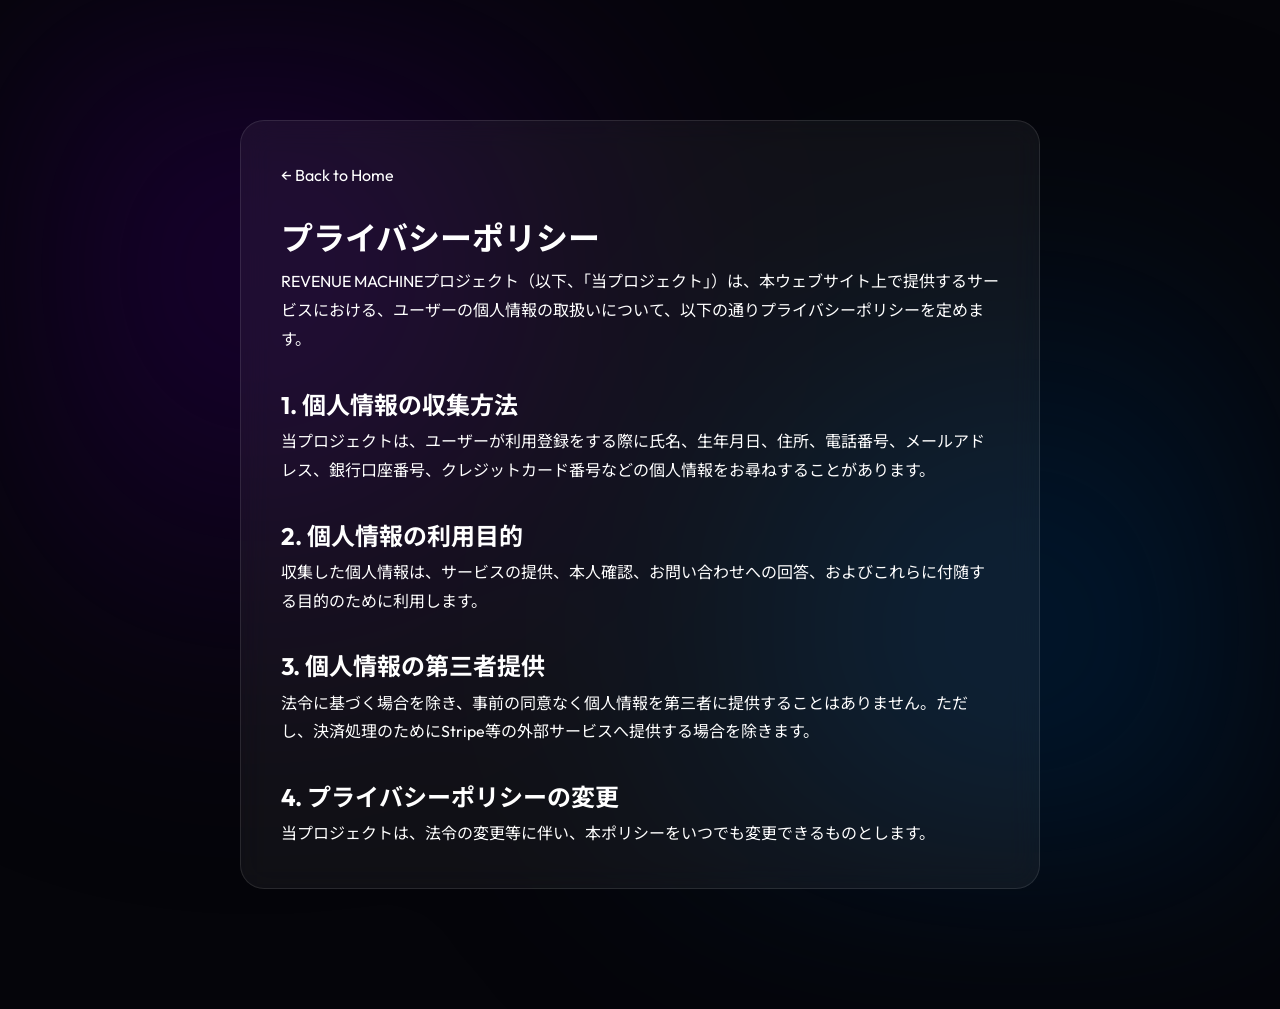
==== privacy.html @ c69d712a "Initial commit for public landing page" ====
<!DOCTYPE html>
<html lang="ja">
<head>
    <meta charset="UTF-8">
    <meta name="viewport" content="width=device-width, initial-scale=1.0">
    <title>プライバシーポリシー | REVENUE MACHINE</title>
    <link rel="stylesheet" href="style.css">
    <link href="https://fonts.googleapis.com/css2?family=Outfit:wght@300;400;600;800&family=Noto+Sans+JP:wght@300;400;700&display=swap" rel="stylesheet">
    <style>
        .legal-content { max-width: 800px; margin: 120px auto; padding: 40px; line-height: 1.8; }
        .back-link { display: inline-block; margin-bottom: 20px; color: var(--secondary-color); text-decoration: none; }
        h2 { margin-top: 30px; color: var(--primary-color); }
    </style>
</head>
<body>
    <div class="background-blur"></div>
    <div class="legal-content glass">
        <a href="index.html" class="back-link">← Back to Home</a>
        <h1>プライバシーポリシー</h1>
        <p>REVENUE MACHINEプロジェクト（以下、「当プロジェクト」）は、本ウェブサイト上で提供するサービスにおける、ユーザーの個人情報の取扱いについて、以下の通りプライバシーポリシーを定めます。</p>
        
        <h2>1. 個人情報の収集方法</h2>
        <p>当プロジェクトは、ユーザーが利用登録をする際に氏名、生年月日、住所、電話番号、メールアドレス、銀行口座番号、クレジットカード番号などの個人情報をお尋ねすることがあります。</p>

        <h2>2. 個人情報の利用目的</h2>
        <p>収集した個人情報は、サービスの提供、本人確認、お問い合わせへの回答、およびこれらに付随する目的のために利用します。</p>

        <h2>3. 個人情報の第三者提供</h2>
        <p>法令に基づく場合を除き、事前の同意なく個人情報を第三者に提供することはありません。ただし、決済処理のためにStripe等の外部サービスへ提供する場合を除きます。</p>

        <h2>4. プライバシーポリシーの変更</h2>
        <p>当プロジェクトは、法令の変更等に伴い、本ポリシーをいつでも変更できるものとします。</p>
    </div>
</body>
</html>
---- style.css ----
:root {
    --primary: #00f2ff;
    --secondary: #7000ff;
    --bg: #05050a;
    --text: #ffffff;
    --glass: rgba(255, 255, 255, 0.05);
    --glass-border: rgba(255, 255, 255, 0.1);
}

* {
    margin: 0;
    padding: 0;
    box-sizing: border-box;
}

body {
    background-color: var(--bg);
    color: var(--text);
    font-family: 'Outfit', 'Noto Sans JP', sans-serif;
    line-height: 1.6;
    overflow-x: hidden;
}

.background-blur {
    position: fixed;
    top: 0;
    left: 0;
    width: 100%;
    height: 100%;
    background: radial-gradient(circle at 20% 30%, #1a0033 0%, transparent 40%),
                radial-gradient(circle at 80% 70%, #001a33 0%, transparent 40%);
    z-index: -1;
    filter: blur(100px);
}

header {
    padding: 2rem 5%;
    position: fixed;
    width: 100%;
    top: 0;
    z-index: 100;
    backdrop-filter: blur(10px);
    background: rgba(5, 5, 10, 0.5);
}

nav {
    display: flex;
    justify-content: space-between;
    align-items: center;
}

.logo {
    font-size: 1.5rem;
    font-weight: 800;
    letter-spacing: 2px;
}

.logo span {
    color: var(--primary);
}

nav ul {
    display: flex;
    list-style: none;
    gap: 2rem;
}

nav a {
    color: var(--text);
    text-decoration: none;
    font-size: 0.9rem;
    transition: color 0.3s;
}

nav a:hover {
    color: var(--primary);
}

section {
    padding: 100px 5%;
}

#hero {
    height: 100vh;
    display: flex;
    align-items: center;
    justify-content: center;
    text-align: center;
}

.glitch-text {
    font-size: 5rem;
    line-height: 1;
    font-weight: 800;
    background: linear-gradient(to right, #fff, var(--primary));
    -webkit-background-clip: text;
    -webkit-text-fill-color: transparent;
    margin-bottom: 2rem;
    text-shadow: 0 0 20px rgba(0, 242, 255, 0.2);
}

.subtitle {
    font-size: 1.2rem;
    color: rgba(255, 255, 255, 0.7);
    max-width: 800px;
    margin: 0 auto 3rem;
}

.btn {
    padding: 1rem 2.5rem;
    border-radius: 50px;
    text-decoration: none;
    font-weight: 600;
    transition: all 0.3s;
    display: inline-block;
    margin: 0 10px;
}

.btn.primary {
    background: linear-gradient(45deg, var(--primary), var(--secondary));
    color: #fff;
    box-shadow: 0 10px 20px rgba(0, 242, 255, 0.3);
}

.btn.secondary {
    border: 1px solid var(--glass-border);
    backdrop-filter: blur(5px);
    color: #fff;
}

.btn:hover {
    transform: translateY(-3px);
    box-shadow: 0 15px 30px rgba(0, 242, 255, 0.4);
}

.section-title {
    font-size: 2.5rem;
    text-align: center;
    margin-bottom: 4rem;
}

.grid {
    display: grid;
    grid-template-columns: repeat(auto-fit, minmax(280px, 1fr));
    gap: 2rem;
}

.glass {
    background: var(--glass);
    border: 1px solid var(--glass-border);
    backdrop-filter: blur(15px);
    border-radius: 24px;
    padding: 2.5rem;
    transition: transform 0.3s, border-color 0.3s;
}

.glass:hover {
    transform: translateY(-10px);
    border-color: var(--primary);
}

.card .icon {
    font-size: 2.5rem;
    margin-bottom: 1.5rem;
}

.card h3 {
    margin-bottom: 1rem;
    font-size: 1.4rem;
}

.card p {
    color: rgba(255, 255, 255, 0.6);
}

.status-container {
    max-width: 1000px;
    margin: 0 auto;
}

.status-grid {
    display: grid;
    grid-template-columns: repeat(auto-fit, minmax(200px, 1fr));
    gap: 3rem;
    margin-bottom: 3rem;
}

.status-item .label {
    display: block;
    font-size: 0.8rem;
    color: rgba(255, 255, 255, 0.4);
    text-transform: uppercase;
    letter-spacing: 1px;
}

.status-item .value {
    font-size: 1.8rem;
    font-weight: 700;
    color: var(--primary);
}

.live-indicator {
    padding-top: 2rem;
    border-top: 1px solid var(--glass-border);
    font-size: 0.9rem;
    color: rgba(255, 255, 255, 0.6);
    display: flex;
    align-items: center;
    gap: 10px;
}

.dot {
    width: 8px;
    height: 8px;
    border-radius: 50%;
}

.dot.green {
    background-color: #00ff88;
    box-shadow: 0 0 10px #00ff88;
}

@keyframes blink {
    0% { opacity: 1; }
    50% { opacity: 0.3; }
    100% { opacity: 1; }
}

.blink {
    animation: blink 2s infinite;
}

.map-placeholder {
    height: 400px;
    display: flex;
    align-items: center;
    justify-content: center;
    position: relative;
    background: radial-gradient(circle at center, rgba(0, 242, 255, 0.05) 0%, transparent 70%);
}

footer {
    padding: 50px 5%;
    border-top: 1px solid var(--glass-border);
    text-align: center;
}

.footer-content {
    display: flex;
    flex-direction: column;
    gap: 2rem;
}

footer a {
    color: rgba(255, 255, 255, 0.4);
    text-decoration: none;
    margin: 0 10px;
}

@media (max-width: 768px) {
    .glitch-text { font-size: 3rem; }
    nav ul { display: none; }
}
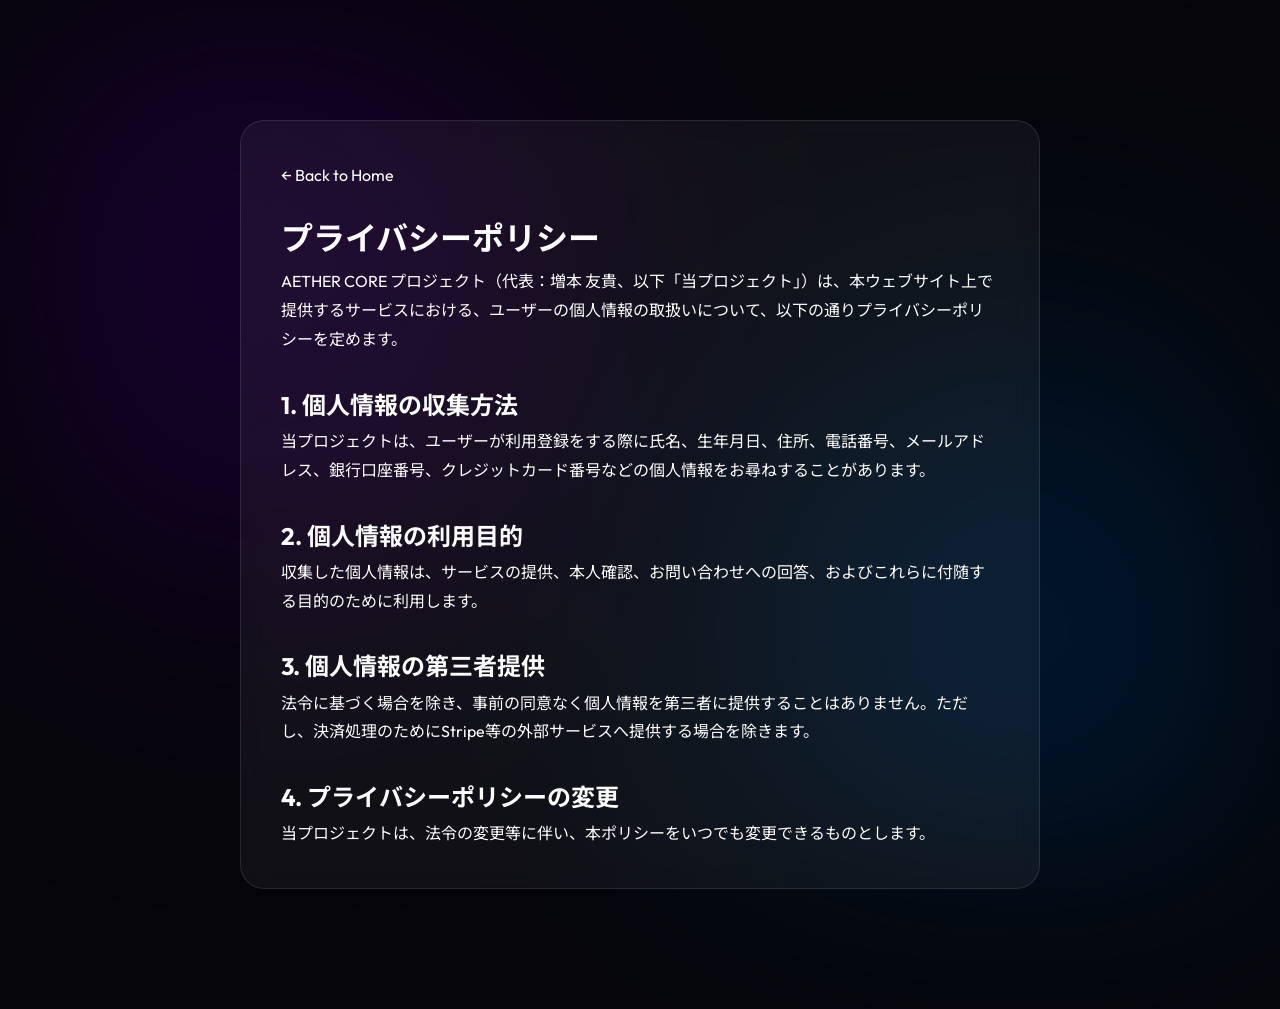
==== commit b8c91a05: "Update legal info and unify branding to AETHER CORE" ====
--- a/privacy.html
+++ b/privacy.html
@@ -3,7 +3,7 @@
 <head>
     <meta charset="UTF-8">
     <meta name="viewport" content="width=device-width, initial-scale=1.0">
-    <title>プライバシーポリシー | REVENUE MACHINE</title>
+    <title>プライバシーポリシー | AETHER CORE</title>
     <link rel="stylesheet" href="style.css">
     <link href="https://fonts.googleapis.com/css2?family=Outfit:wght@300;400;600;800&family=Noto+Sans+JP:wght@300;400;700&display=swap" rel="stylesheet">
     <style>
@@ -17,7 +17,7 @@
     <div class="legal-content glass">
         <a href="index.html" class="back-link">← Back to Home</a>
         <h1>プライバシーポリシー</h1>
-        <p>REVENUE MACHINEプロジェクト（以下、「当プロジェクト」）は、本ウェブサイト上で提供するサービスにおける、ユーザーの個人情報の取扱いについて、以下の通りプライバシーポリシーを定めます。</p>
+        <p>AETHER CORE プロジェクト（代表：増本 友貴、以下「当プロジェクト」）は、本ウェブサイト上で提供するサービスにおける、ユーザーの個人情報の取扱いについて、以下の通りプライバシーポリシーを定めます。</p>
         
         <h2>1. 個人情報の収集方法</h2>
         <p>当プロジェクトは、ユーザーが利用登録をする際に氏名、生年月日、住所、電話番号、メールアドレス、銀行口座番号、クレジットカード番号などの個人情報をお尋ねすることがあります。</p>
--- a/style.css
+++ b/style.css
@@ -230,6 +230,73 @@
     animation: blink 2s infinite;
 }
 
+/* Activity Feed Styles */
+.activity-feed-wrapper {
+    margin-top: 2rem;
+    padding: 1.5rem;
+    background: rgba(0, 0, 0, 0.2);
+    border-radius: 16px;
+    border: 1px solid var(--glass-border);
+    overflow: hidden;
+}
+
+.feed-header {
+    font-size: 0.7rem;
+    font-weight: 800;
+    color: var(--primary);
+    margin-bottom: 1rem;
+    letter-spacing: 2px;
+    display: flex;
+    align-items: center;
+    gap: 8px;
+}
+
+.activity-feed {
+    height: 150px;
+    display: flex;
+    flex-direction: column;
+    gap: 10px;
+}
+
+.activity-item {
+    padding: 10px 15px;
+    background: var(--glass);
+    border-left: 3px solid var(--primary);
+    border-radius: 4px;
+    font-size: 0.85rem;
+    color: rgba(255, 255, 255, 0.8);
+    animation: slideIn 0.5s ease-out forwards;
+    display: flex;
+    justify-content: space-between;
+}
+
+.activity-item .time {
+    color: rgba(255, 255, 255, 0.3);
+    font-size: 0.75rem;
+}
+
+@keyframes slideIn {
+    from {
+        opacity: 0;
+        transform: translateX(-20px);
+    }
+    to {
+        opacity: 1;
+        transform: translateX(0);
+    }
+}
+
+@keyframes fadeOut {
+    to {
+        opacity: 0;
+        height: 0;
+        padding-top: 0;
+        padding-bottom: 0;
+        margin-top: 0;
+        margin-bottom: 0;
+    }
+}
+
 .map-placeholder {
     height: 400px;
     display: flex;
@@ -261,3 +328,15 @@
     .glitch-text { font-size: 3rem; }
     nav ul { display: none; }
 }
+
+.portal-link {
+    color: var(--secondary-color);
+    text-decoration: none;
+    font-weight: 600;
+    opacity: 0.8;
+    cursor: pointer;
+}
+.portal-link:hover {
+    opacity: 1;
+    text-decoration: underline;
+}
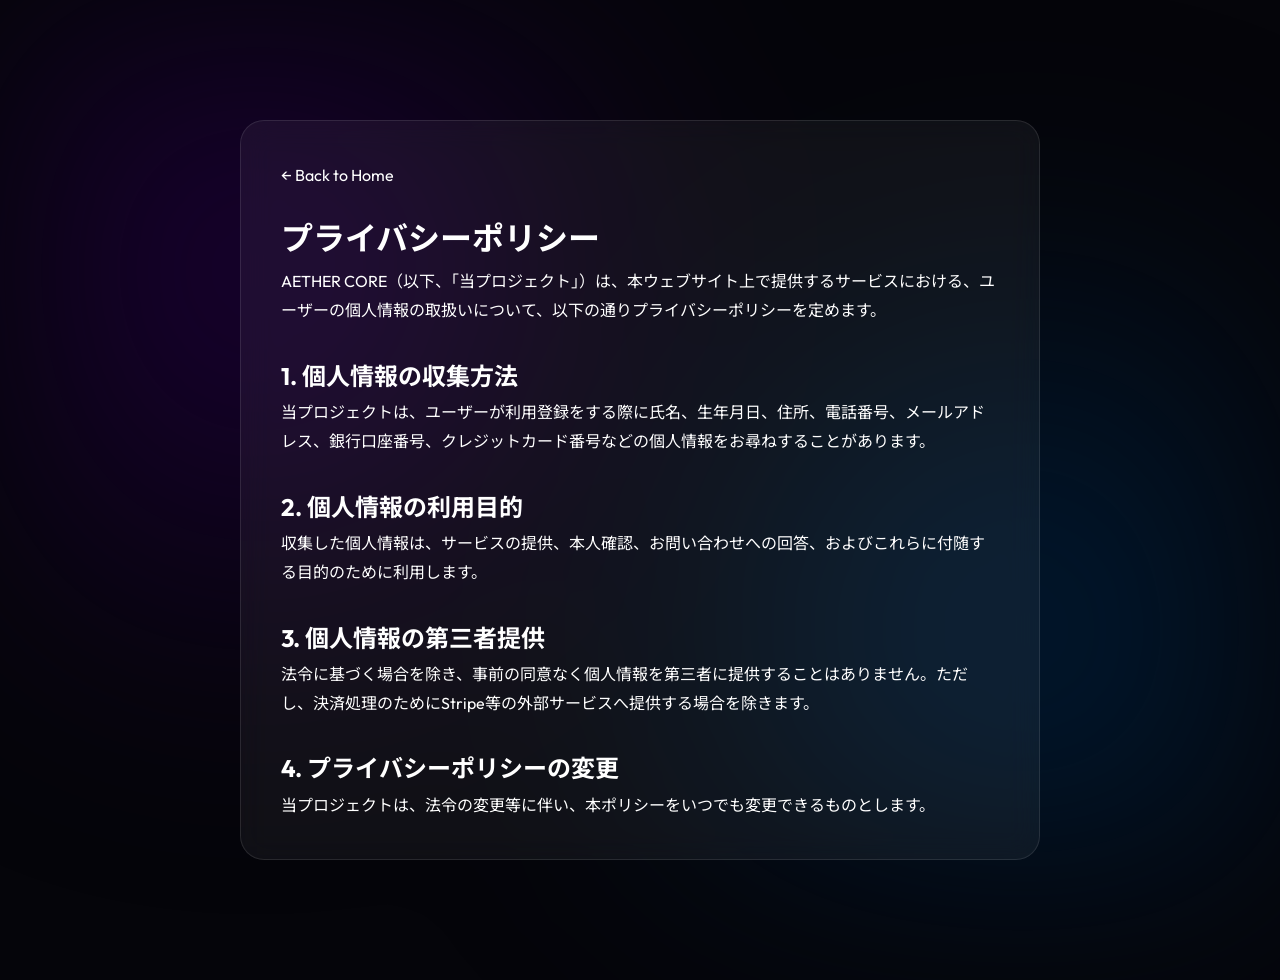
==== commit b51d904e: "Initial commit: Lightweight 24/7 Machine" ====
--- a/privacy.html
+++ b/privacy.html
@@ -17,7 +17,7 @@
     <div class="legal-content glass">
         <a href="index.html" class="back-link">← Back to Home</a>
         <h1>プライバシーポリシー</h1>
-        <p>AETHER CORE プロジェクト（代表：増本 友貴、以下「当プロジェクト」）は、本ウェブサイト上で提供するサービスにおける、ユーザーの個人情報の取扱いについて、以下の通りプライバシーポリシーを定めます。</p>
+        <p>AETHER CORE（以下、「当プロジェクト」）は、本ウェブサイト上で提供するサービスにおける、ユーザーの個人情報の取扱いについて、以下の通りプライバシーポリシーを定めます。</p>
         
         <h2>1. 個人情報の収集方法</h2>
         <p>当プロジェクトは、ユーザーが利用登録をする際に氏名、生年月日、住所、電話番号、メールアドレス、銀行口座番号、クレジットカード番号などの個人情報をお尋ねすることがあります。</p>
--- a/style.css
+++ b/style.css
@@ -49,14 +49,24 @@
     align-items: center;
 }
 
-.logo {
+.logo-text {
     font-size: 1.5rem;
     font-weight: 800;
-    letter-spacing: 2px;
-}
-
-.logo span {
-    color: var(--primary);
+    text-decoration: none;
+    color: var(--text);
+    letter-spacing: 1px;
+}
+.logo-text span {
+    color: var(--primary);
+    background: linear-gradient(90deg, var(--primary), var(--secondary));
+    -webkit-background-clip: text;
+    background-clip: text;
+    -webkit-text-fill-color: transparent;
+}
+.logo-text.small {
+    font-size: 1.2rem;
+    margin-bottom: 0.5rem;
+    display: inline-block;
 }
 
 nav ul {
@@ -73,6 +83,59 @@
 }
 
 nav a:hover {
+    color: var(--primary);
+}
+
+.price {
+    font-size: 2.5rem;
+    font-weight: 800;
+    color: var(--primary);
+    margin: 1rem 0;
+}
+.price span {
+    font-size: 1rem;
+    font-weight: 400;
+    color: rgba(255, 255, 255, 0.5);
+}
+#pricing ul {
+    list-style: none;
+    margin-top: 1.5rem;
+    text-align: left;
+}
+#pricing li {
+    margin-bottom: 0.8rem;
+    color: rgba(255, 255, 255, 0.7);
+    display: flex;
+    align-items: center;
+    gap: 10px;
+}
+.check {
+    color: var(--primary);
+    font-weight: bold;
+}
+.single-plan {
+    max-width: 500px;
+    margin: 0 auto;
+}
+.card.highlight {
+    border: 2px solid var(--primary);
+    position: relative;
+    transform: scale(1.05);
+}
+.card-badge {
+    position: absolute;
+    top: -15px;
+    left: 50%;
+    transform: translateX(-50%);
+    background: linear-gradient(90deg, var(--primary), var(--secondary));
+    padding: 5px 15px;
+    border-radius: 20px;
+    font-size: 0.8rem;
+    font-weight: 600;
+    white-space: nowrap;
+}
+#pricing li::before {
+    content: '→';
     color: var(--primary);
 }
 
@@ -94,6 +157,7 @@
     font-weight: 800;
     background: linear-gradient(to right, #fff, var(--primary));
     -webkit-background-clip: text;
+    background-clip: text;
     -webkit-text-fill-color: transparent;
     margin-bottom: 2rem;
     text-shadow: 0 0 20px rgba(0, 242, 255, 0.2);
@@ -133,6 +197,25 @@
     box-shadow: 0 15px 30px rgba(0, 242, 255, 0.4);
 }
 
+.trial-badge {
+    background: rgba(0, 255, 136, 0.1);
+    color: #00ff88;
+    border: 1px solid rgba(0, 255, 136, 0.3);
+    padding: 0.5rem 1.5rem;
+    border-radius: 50px;
+    display: inline-block;
+    font-size: 0.9rem;
+    font-weight: 600;
+    margin-bottom: 2rem;
+    animation: pulse 2s infinite;
+}
+
+@keyframes pulse {
+    0% { transform: scale(1); box-shadow: 0 0 0 0 rgba(0, 255, 136, 0.4); }
+    70% { transform: scale(1.05); box-shadow: 0 0 0 10px rgba(0, 255, 136, 0); }
+    100% { transform: scale(1); box-shadow: 0 0 0 0 rgba(0, 255, 136, 0); }
+}
+
 .section-title {
     font-size: 2.5rem;
     text-align: center;
@@ -220,17 +303,16 @@
     box-shadow: 0 0 10px #00ff88;
 }
 
+.blink {
+    animation: blink 2s infinite;
+}
+
 @keyframes blink {
     0% { opacity: 1; }
     50% { opacity: 0.3; }
     100% { opacity: 1; }
 }
 
-.blink {
-    animation: blink 2s infinite;
-}
-
-/* Activity Feed Styles */
 .activity-feed-wrapper {
     margin-top: 2rem;
     padding: 1.5rem;
@@ -276,25 +358,8 @@
 }
 
 @keyframes slideIn {
-    from {
-        opacity: 0;
-        transform: translateX(-20px);
-    }
-    to {
-        opacity: 1;
-        transform: translateX(0);
-    }
-}
-
-@keyframes fadeOut {
-    to {
-        opacity: 0;
-        height: 0;
-        padding-top: 0;
-        padding-bottom: 0;
-        margin-top: 0;
-        margin-bottom: 0;
-    }
+    from { opacity: 0; transform: translateX(-20px); }
+    to { opacity: 1; transform: translateX(0); }
 }
 
 .map-placeholder {
@@ -312,10 +377,10 @@
     text-align: center;
 }
 
-.footer-content {
-    display: flex;
-    flex-direction: column;
-    gap: 2rem;
+.footer-logo {
+    height: 30px;
+    margin-bottom: 1rem;
+    opacity: 0.8;
 }
 
 footer a {
@@ -324,19 +389,178 @@
     margin: 0 10px;
 }
 
-@media (max-width: 768px) {
-    .glitch-text { font-size: 3rem; }
-    nav ul { display: none; }
-}
-
-.portal-link {
-    color: var(--secondary-color);
-    text-decoration: none;
-    font-weight: 600;
-    opacity: 0.8;
+#why-subscription {
+    padding: 80px 5%;
+}
+
+.value-proposition {
+    display: grid;
+    grid-template-columns: repeat(auto-fit, minmax(300px, 1fr));
+    gap: 3rem;
+    margin-top: 2rem;
+}
+
+.prop-item h4 {
+    color: var(--primary);
+    font-size: 1.25rem;
+    margin-bottom: 1rem;
+    display: flex;
+    align-items: center;
+    gap: 15px;
+}
+
+.prop-item h4::before {
+    content: '✓';
+    display: flex;
+    align-items: center;
+    justify-content: center;
+    width: 24px;
+    height: 24px;
+    background: var(--primary);
+    color: var(--bg);
+    border-radius: 50%;
+    font-size: 0.8rem;
+}
+
+.prop-item p {
+    color: rgba(255, 255, 255, 0.7);
+    font-size: 1rem;
+    line-height: 1.8;
+}
+
+.quick-feedback {
+    margin-top: 3rem;
+    padding-top: 2rem;
+    border-top: 1px solid var(--glass-border);
+    text-align: center;
+}
+
+.quick-feedback p {
+    font-size: 0.9rem;
+    color: rgba(255, 255, 255, 0.5);
+    margin-bottom: 1.5rem;
+}
+
+.feedback-buttons {
+    display: flex;
+    justify-content: center;
+    gap: 1.5rem;
+}
+
+.fb-btn {
+    background: var(--glass);
+    border: 1px solid var(--glass-border);
+    color: white;
+    font-size: 1.5rem;
+    width: 60px;
+    height: 60px;
+    border-radius: 50%;
     cursor: pointer;
-}
-.portal-link:hover {
-    opacity: 1;
-    text-decoration: underline;
-}
+    transition: all 0.3s cubic-bezier(0.175, 0.885, 0.32, 1.275);
+    display: flex;
+    align-items: center;
+    justify-content: center;
+    backdrop-filter: blur(10px);
+}
+
+.fb-btn:hover {
+    transform: scale(1.15) translateY(-5px);
+    background: rgba(255, 255, 255, 0.1);
+    border-color: var(--primary);
+    box-shadow: 0 10px 20px rgba(0, 242, 255, 0.2);
+}
+
+.fb-btn#fb-up:hover { color: #00ff88; border-color: #00ff88; }
+.fb-btn#fb-down:hover { color: #ff3e3e; border-color: #ff3e3e; }
+.fb-btn#fb-idea:hover { color: #ffd700; border-color: #ffd700; }
+
+#ad-auditor {
+    padding: 100px 5%;
+}
+
+.auditor-grid {
+    display: grid;
+    grid-template-columns: 1fr 1.2fr;
+    gap: 3rem;
+    margin-top: 3rem;
+}
+
+.input-area textarea {
+    width: 100%;
+    height: 150px;
+    background: rgba(0, 0, 0, 0.3);
+    border: 1px solid var(--glass-border);
+    border-radius: 16px;
+    padding: 20px;
+    color: white;
+    font-family: inherit;
+    resize: none;
+    outline: none;
+}
+
+.input-area textarea:focus {
+    border-color: var(--primary);
+}
+
+.badge {
+    font-size: 0.8rem;
+    background: var(--primary);
+    color: var(--bg);
+    padding: 2px 10px;
+    border-radius: 4px;
+    vertical-align: middle;
+    margin-left: 10px;
+}
+
+.result-area {
+    min-height: 250px;
+    display: flex;
+    flex-direction: column;
+    justify-content: center;
+    padding: 30px !important;
+}
+
+.status-badge {
+    padding: 5px 15px;
+    border-radius: 50px;
+    font-size: 0.8rem;
+    font-weight: 700;
+    text-transform: uppercase;
+}
+
+.status-badge.risky { background: rgba(255, 62, 62, 0.2); color: #ff3e3e; border: 1px solid rgba(255, 62, 62, 0.5); }
+.status-badge.safe { background: rgba(0, 255, 136, 0.2); color: #00ff88; border: 1px solid rgba(0, 255, 136, 0.5); }
+
+.issue-item {
+    margin-bottom: 10px;
+    font-size: 0.9rem;
+    display: flex;
+    gap: 10px;
+}
+
+.issue-item .law { color: var(--primary); font-weight: 700; }
+
+.polished-box {
+    background: rgba(0, 242, 255, 0.1);
+    border-left: 4px solid var(--primary);
+    padding: 20px;
+    border-radius: 8px;
+    margin-top: 10px;
+}
+
+.polished-text { font-size: 1.1rem; font-weight: 600; }
+
+.loading-spinner {
+    width: 40px;
+    height: 40px;
+    border: 3px solid rgba(0, 242, 255, 0.1);
+    border-top: 3px solid var(--primary);
+    border-radius: 50%;
+    margin: 0 auto 20px;
+    animation: rotate 1s linear infinite;
+}
+
+@keyframes rotate {
+    from { transform: rotate(0deg); }
+    to { transform: rotate(360deg); }
+}
